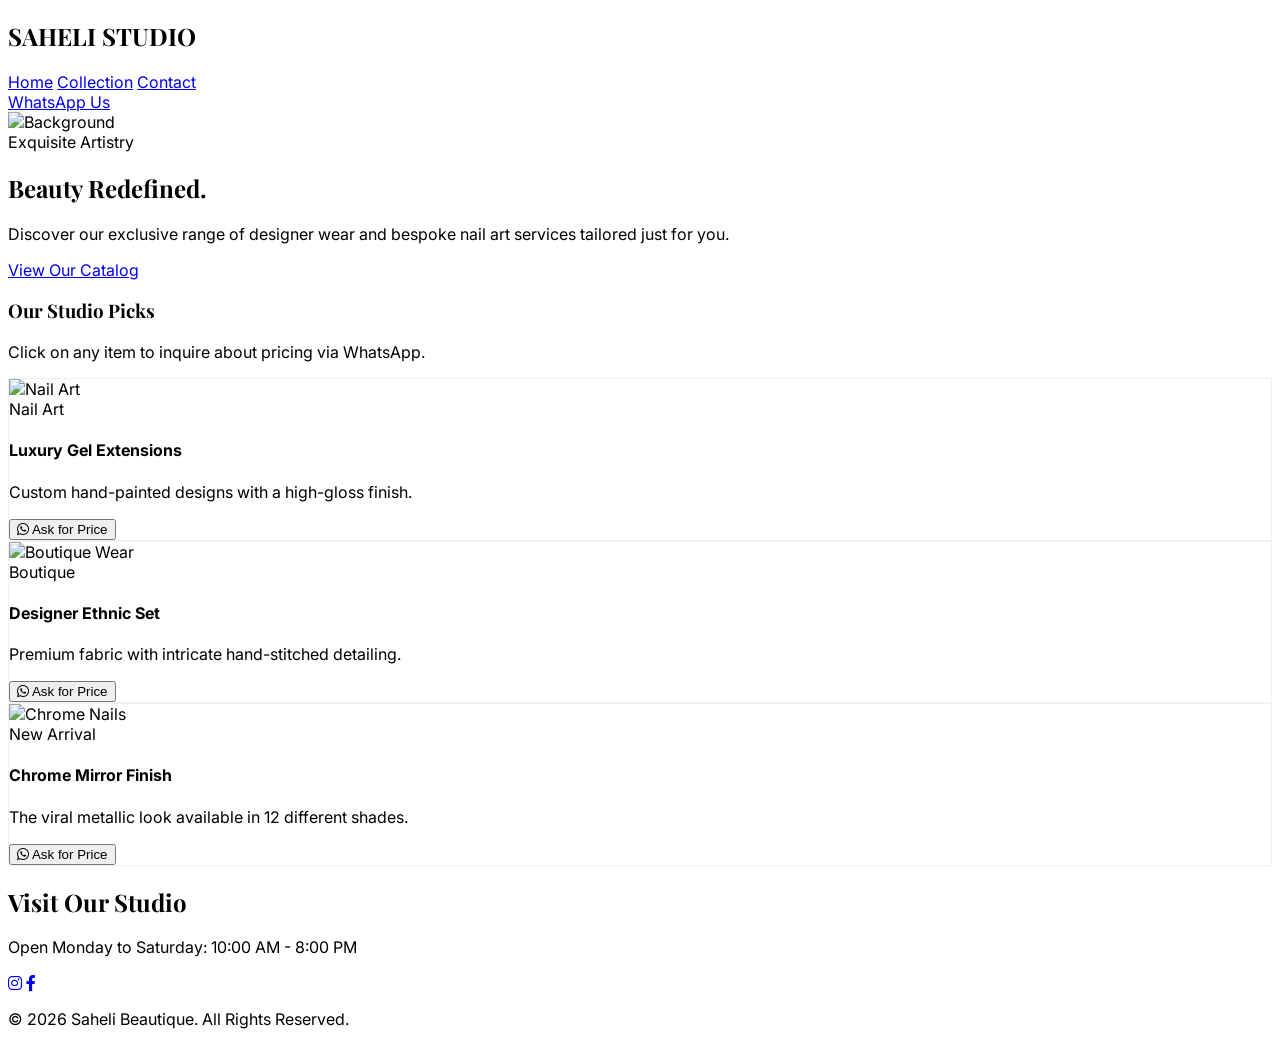
==== index.html @ 2915b50c "Add files via upload" ====
<!DOCTYPE html>
<html lang="en">
<head>
    <meta charset="UTF-8">
    <meta name="viewport" content="width=device-width, initial-scale=1.0">
    <title>Saheli Beautique & Nail Art Studio</title>
    <script src="https://cdn.tailwindcss.com"></script>
    <link href="https://cdnjs.cloudflare.com/ajax/libs/font-awesome/6.0.0/css/all.min.css" rel="stylesheet">
    <style>
        @import url('https://fonts.googleapis.com/css2?family=Playfair+Display:wght@700&family=Inter:wght@300;400;600&display=swap');
        body { font-family: 'Inter', sans-serif; scroll-behavior: smooth; }
        h1, h2, h3 { font-family: 'Playfair Display', serif; }
        .product-card { transition: all 0.3s ease; border: 1px solid #f1f1f1; }
        .product-card:hover { transform: translateY(-10px); shadow: 0 20px 25px -5px rgb(0 0 0 / 0.1); border-color: #fda4af; }
    </style>
</head>
<body class="bg-white text-gray-800">

    <nav class="bg-white/80 backdrop-blur-md shadow-sm sticky top-0 z-50">
        <div class="max-w-6xl mx-auto px-6 py-4 flex justify-between items-center">
            <h1 class="text-2xl font-bold text-rose-600 tracking-tight">SAHELI <span class="text-gray-900 font-light">STUDIO</span></h1>
            <div class="hidden md:flex space-x-8 font-medium text-sm uppercase tracking-widest">
                <a href="#" class="hover:text-rose-500 transition">Home</a>
                <a href="#collection" class="hover:text-rose-500 transition">Collection</a>
                <a href="https://wa.me/918238042474" class="hover:text-rose-500 transition">Contact</a>
            </div>
            <a href="https://wa.me/918238042474" class="bg-rose-500 text-white px-6 py-2 rounded-full text-sm font-semibold hover:bg-rose-600 shadow-lg shadow-rose-200 transition">WhatsApp Us</a>
        </div>
    </nav>

    <section class="relative h-[60vh] flex items-center justify-center bg-rose-50 overflow-hidden">
        <div class="absolute inset-0 opacity-20">
            <img src="https://images.unsplash.com/photo-1522335789203-aabd1fc54bc9?auto=format&fit=crop&q=80&w=1600" class="w-full h-full object-cover" alt="Background">
        </div>
        <div class="relative z-10 text-center px-4">
            <span class="text-rose-500 font-bold tracking-[0.2em] uppercase text-xs mb-4 block">Exquisite Artistry</span>
            <h2 class="text-5xl md:text-7xl mb-6 text-gray-900">Beauty Redefined.</h2>
            <p class="text-gray-600 max-w-lg mx-auto mb-8">Discover our exclusive range of designer wear and bespoke nail art services tailored just for you.</p>
            <a href="#collection" class="border-b-2 border-rose-500 pb-1 font-bold hover:text-rose-500 transition">View Our Catalog</a>
        </div>
    </section>

    <main id="collection" class="max-w-7xl mx-auto px-6 py-24">
        <div class="flex flex-col md:flex-row justify-between items-end mb-16">
            <div>
                <h3 class="text-4xl font-bold text-gray-900">Our Studio Picks</h3>
                <p class="text-gray-500 mt-2">Click on any item to inquire about pricing via WhatsApp.</p>
            </div>
        </div>
        
        <div class="grid grid-cols-1 md:grid-cols-2 lg:grid-cols-3 gap-10">
            
            <div class="product-card bg-white rounded-3xl overflow-hidden group">
                <div class="relative h-[400px] overflow-hidden">
                    <img src="https://images.unsplash.com/photo-1604654894610-df4906687103?auto=format&fit=crop&q=80&w=800" alt="Nail Art" class="w-full h-full object-cover group-hover:scale-110 transition duration-700">
                    <div class="absolute top-4 left-4 bg-white/90 backdrop-blur px-3 py-1 rounded-full text-[10px] font-bold uppercase tracking-tighter">Nail Art</div>
                </div>
                <div class="p-8">
                    <h4 class="text-2xl font-bold">Luxury Gel Extensions</h4>
                    <p class="text-gray-500 mt-3 leading-relaxed">Custom hand-painted designs with a high-gloss finish.</p>
                    <button onclick="sendWhatsApp('Luxury Gel Extensions', 'SB-001')" class="mt-8 w-full bg-emerald-500 text-white py-4 rounded-2xl font-bold flex items-center justify-center gap-3 hover:bg-emerald-600 shadow-xl shadow-emerald-100 transition-all">
                        <i class="fab fa-whatsapp text-xl"></i> Ask for Price
                    </button>
                </div>
            </div>

            <div class="product-card bg-white rounded-3xl overflow-hidden group">
                <div class="relative h-[400px] overflow-hidden">
                    <img src="https://images.unsplash.com/photo-1617627143750-d86bc21e42bb?auto=format&fit=crop&q=80&w=800" alt="Boutique Wear" class="w-full h-full object-cover group-hover:scale-110 transition duration-700">
                    <div class="absolute top-4 left-4 bg-white/90 backdrop-blur px-3 py-1 rounded-full text-[10px] font-bold uppercase tracking-tighter">Boutique</div>
                </div>
                <div class="p-8">
                    <h4 class="text-2xl font-bold">Designer Ethnic Set</h4>
                    <p class="text-gray-500 mt-3 leading-relaxed">Premium fabric with intricate hand-stitched detailing.</p>
                    <button onclick="sendWhatsApp('Designer Ethnic Set', 'SB-002')" class="mt-8 w-full bg-emerald-500 text-white py-4 rounded-2xl font-bold flex items-center justify-center gap-3 hover:bg-emerald-600 shadow-xl shadow-emerald-100 transition-all">
                        <i class="fab fa-whatsapp text-xl"></i> Ask for Price
                    </button>
                </div>
            </div>

            <div class="product-card bg-white rounded-3xl overflow-hidden group">
                <div class="relative h-[400px] overflow-hidden">
                    <img src="https://images.unsplash.com/photo-1632345031435-8727f6897d53?auto=format&fit=crop&q=80&w=800" alt="Chrome Nails" class="w-full h-full object-cover group-hover:scale-110 transition duration-700">
                    <div class="absolute top-4 left-4 bg-white/90 backdrop-blur px-3 py-1 rounded-full text-[10px] font-bold uppercase tracking-tighter">New Arrival</div>
                </div>
                <div class="p-8">
                    <h4 class="text-2xl font-bold">Chrome Mirror Finish</h4>
                    <p class="text-gray-500 mt-3 leading-relaxed">The viral metallic look available in 12 different shades.</p>
                    <button onclick="sendWhatsApp('Chrome Mirror Finish', 'SB-003')" class="mt-8 w-full bg-emerald-500 text-white py-4 rounded-2xl font-bold flex items-center justify-center gap-3 hover:bg-emerald-600 shadow-xl shadow-emerald-100 transition-all">
                        <i class="fab fa-whatsapp text-xl"></i> Ask for Price
                    </button>
                </div>
            </div>

        </div>
    </main>

    <footer class="bg-slate-50 border-t border-gray-100 py-20 px-6 text-center">
        <h2 class="text-3xl font-bold text-gray-900 mb-4 tracking-tighter">Visit Our Studio</h2>
        <p class="text-gray-500 mb-8 max-w-md mx-auto">Open Monday to Saturday: 10:00 AM - 8:00 PM</p>
        <div class="flex justify-center gap-8 mb-12">
            <a href="#" class="w-12 h-12 rounded-full border border-gray-200 flex items-center justify-center hover:bg-rose-500 hover:text-white transition"><i class="fab fa-instagram"></i></a>
            <a href="#" class="w-12 h-12 rounded-full border border-gray-200 flex items-center justify-center hover:bg-rose-500 hover:text-white transition"><i class="fab fa-facebook-f"></i></a>
        </div>
        <p class="text-xs text-gray-400 uppercase tracking-widest">&copy; 2026 Saheli Beautique. All Rights Reserved.</p>
    </footer>

    <script>
        function sendWhatsApp(productName, id) {
            const phone = "918238042474"; // Your Number with Country Code
            const text = `Hello Saheli Studio! 👋%0A%0AI saw this on your website:%0A*Product:* ${productName}%0A*ID:* ${id}%0A%0APlease let me know the price and how to order!`;
            
            // Constructs the URL
            const url = `https://wa.me/${phone}?text=${text}`;
            
            // Redirects to WhatsApp
            window.open(url, '_blank');
        }
    </script>
</body>
</html>
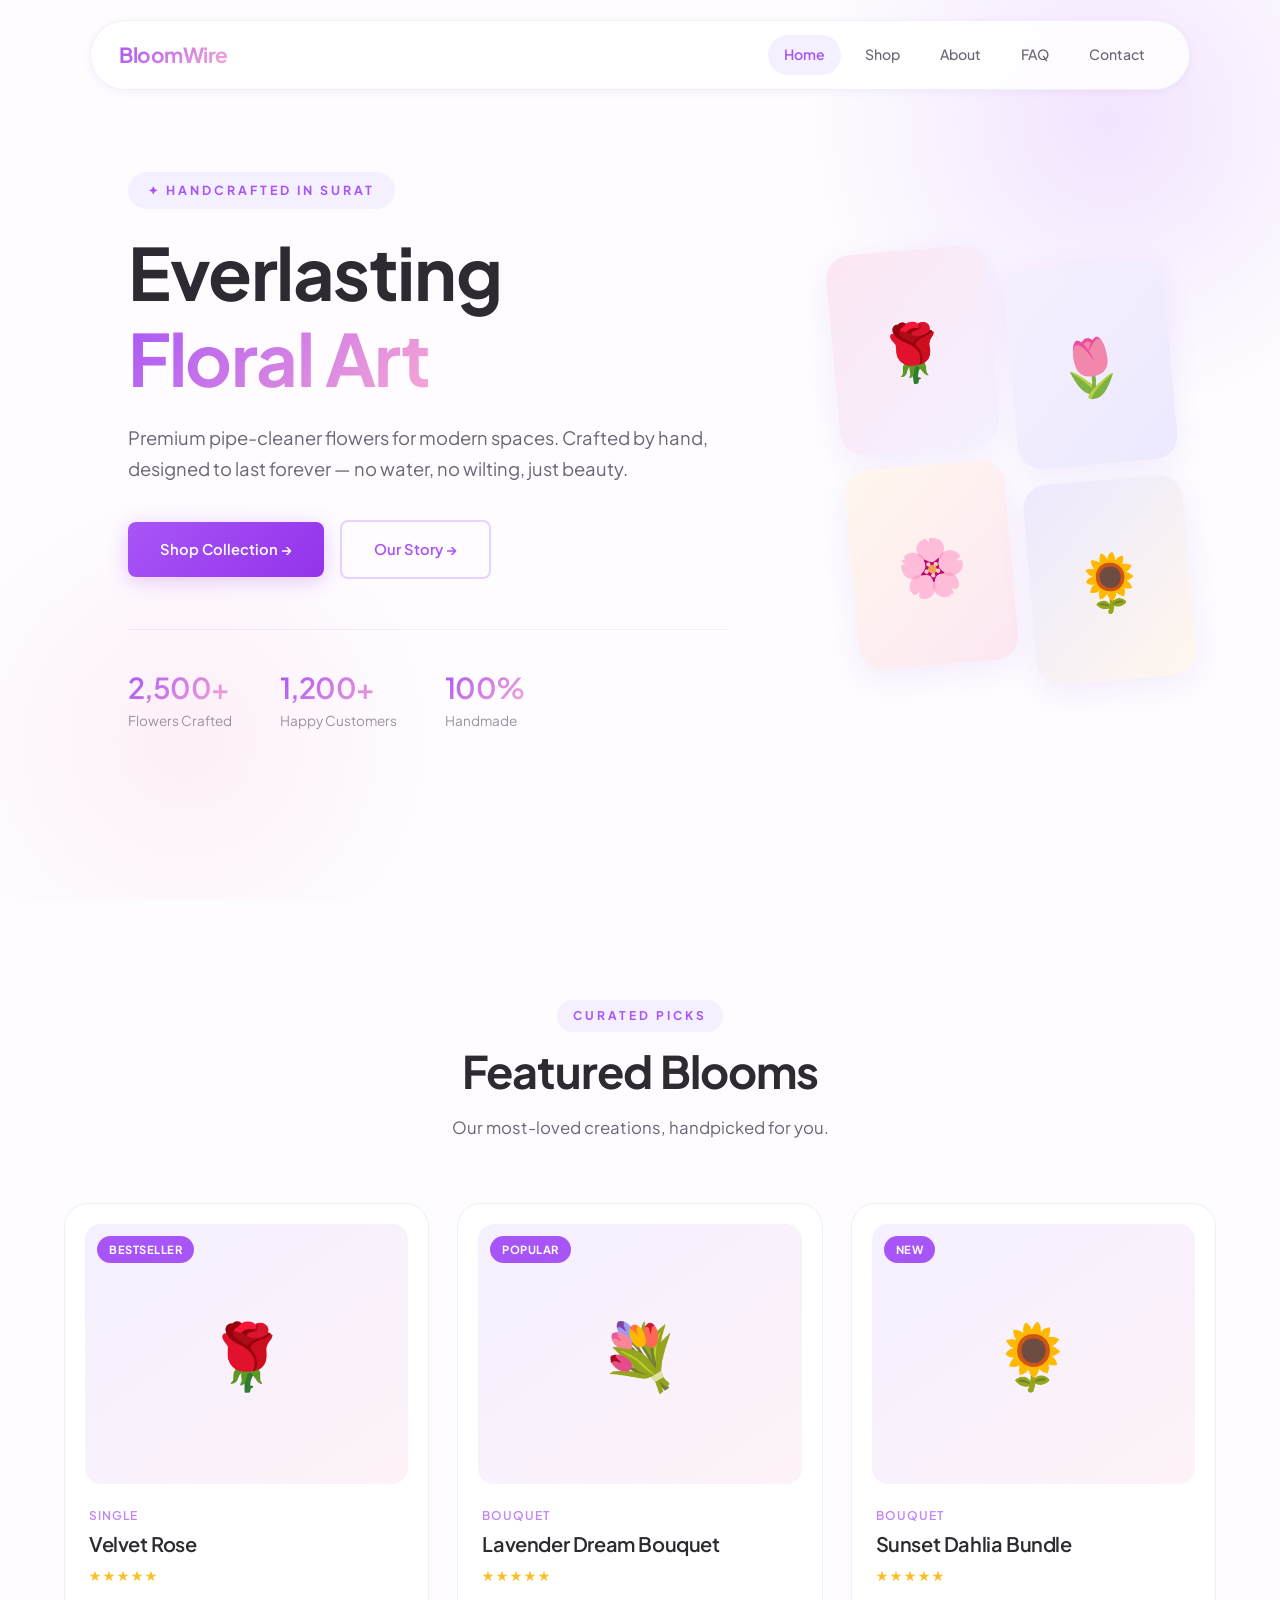
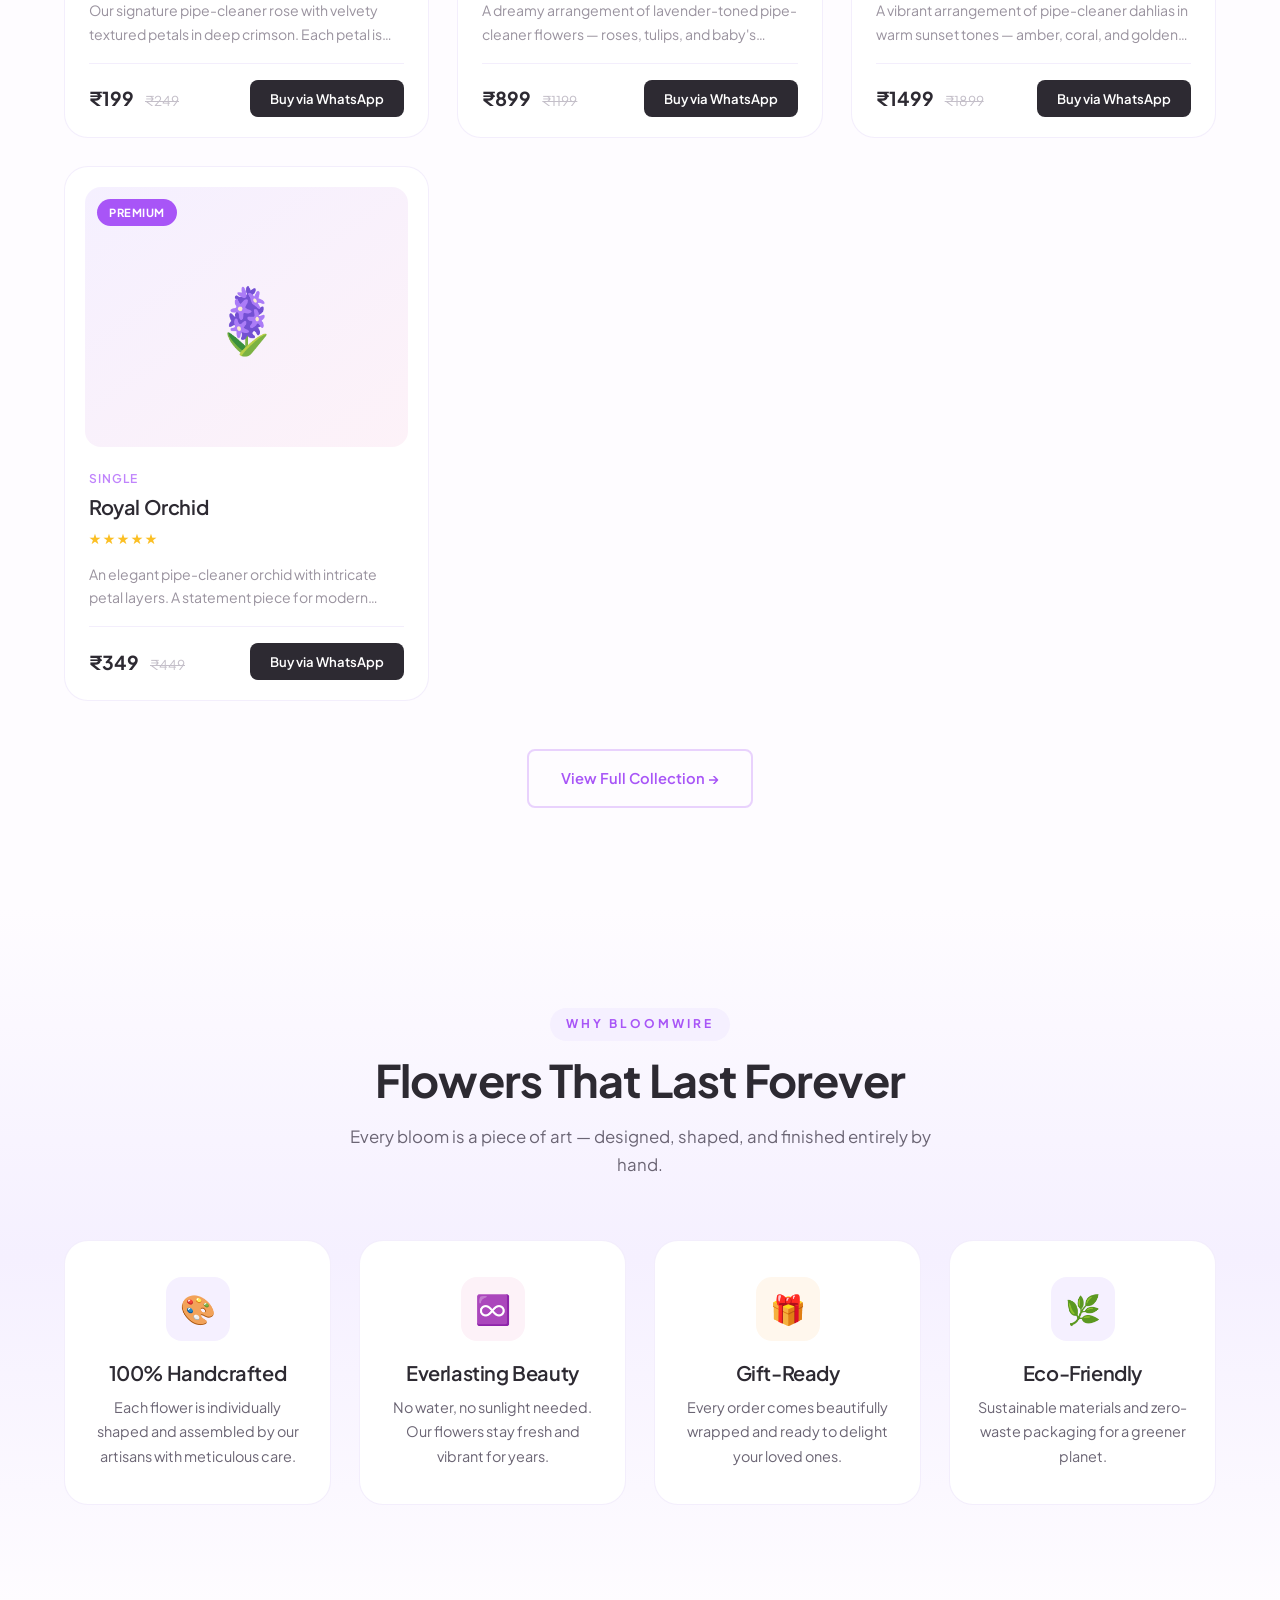
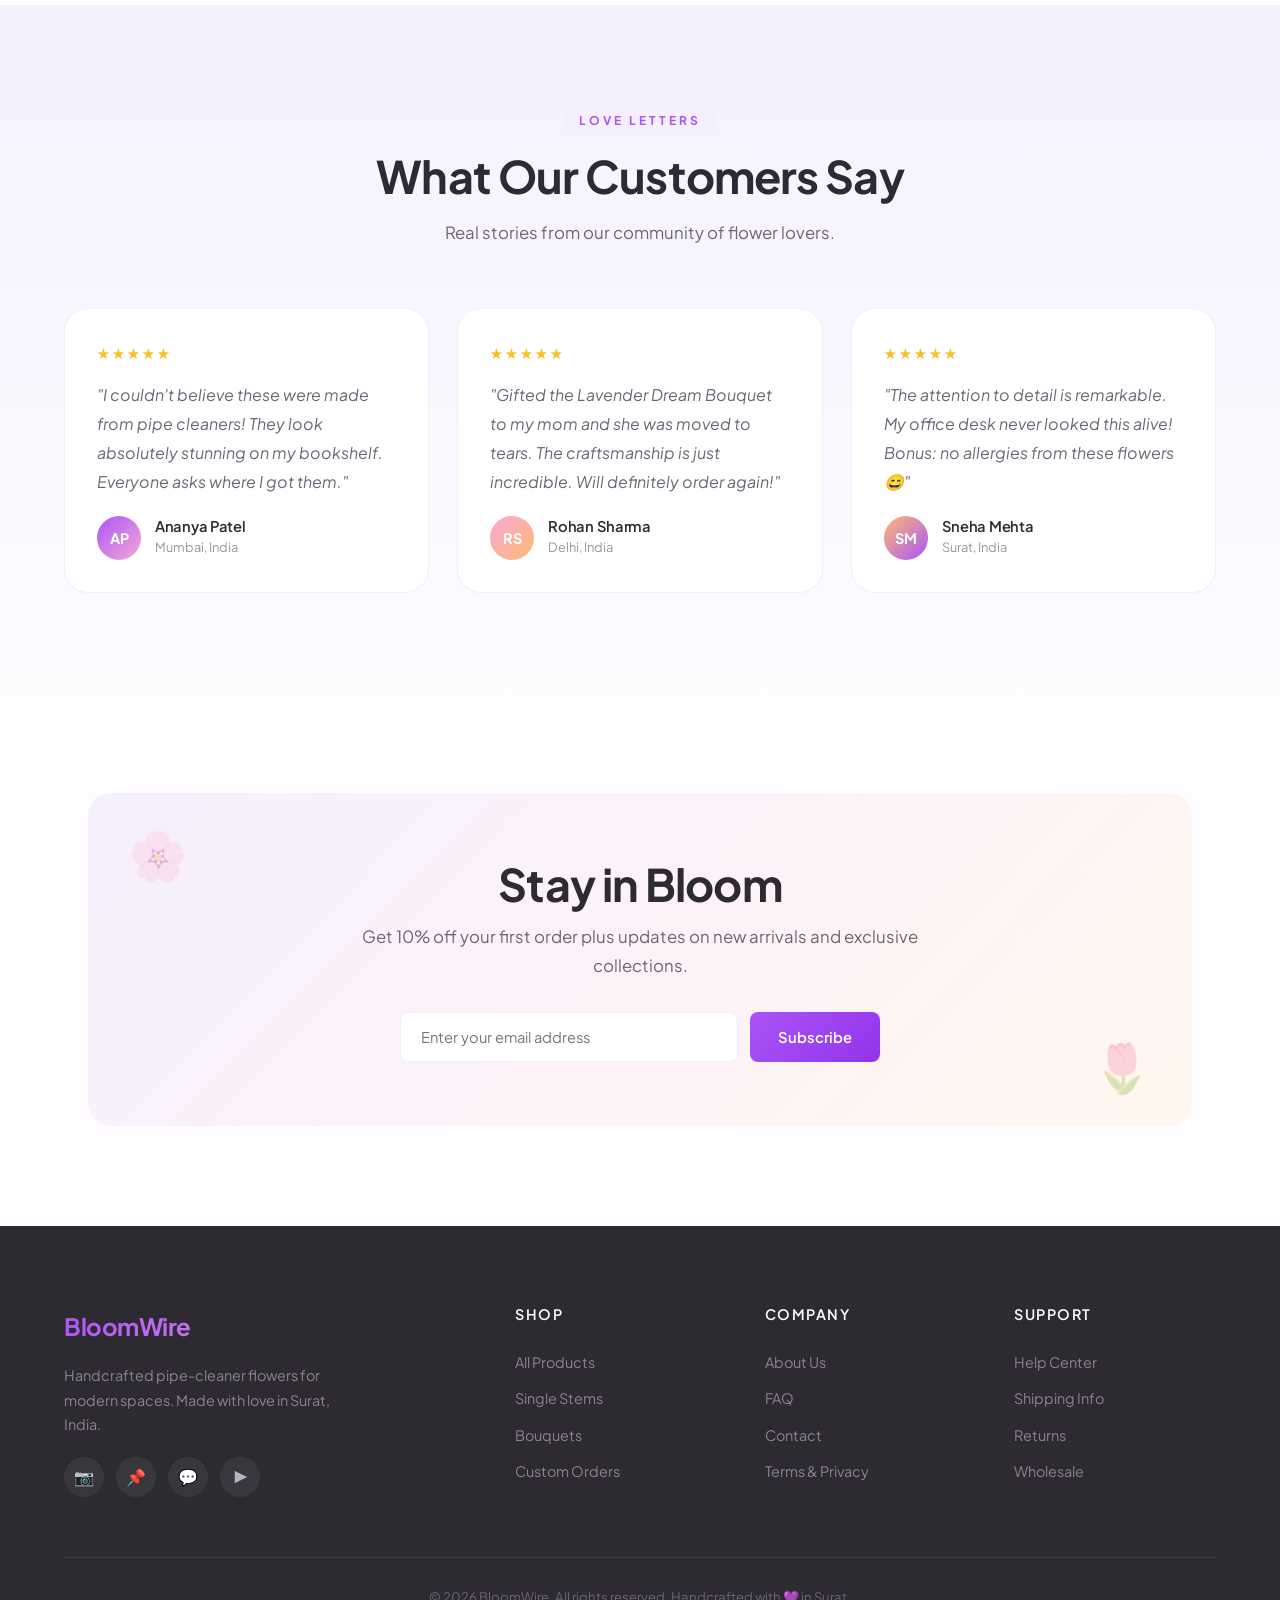
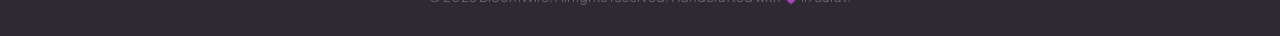
==== commit 9fc7ad5c: "Add files via upload" ====
--- a/index.html
+++ b/index.html
@@ -3,119 +3,217 @@
 <head>
     <meta charset="UTF-8">
     <meta name="viewport" content="width=device-width, initial-scale=1.0">
-    <title>Saheli Beautique & Nail Art Studio</title>
-    <script src="https://cdn.tailwindcss.com"></script>
-    <link href="https://cdnjs.cloudflare.com/ajax/libs/font-awesome/6.0.0/css/all.min.css" rel="stylesheet">
-    <style>
-        @import url('https://fonts.googleapis.com/css2?family=Playfair+Display:wght@700&family=Inter:wght@300;400;600&display=swap');
-        body { font-family: 'Inter', sans-serif; scroll-behavior: smooth; }
-        h1, h2, h3 { font-family: 'Playfair Display', serif; }
-        .product-card { transition: all 0.3s ease; border: 1px solid #f1f1f1; }
-        .product-card:hover { transform: translateY(-10px); shadow: 0 20px 25px -5px rgb(0 0 0 / 0.1); border-color: #fda4af; }
-    </style>
+    <title>BloomWire | Handcrafted Pipe-Cleaner Floral Art</title>
+    <meta name="description" content="BloomWire — Premium handcrafted pipe-cleaner flowers that last forever. Artisan floral arrangements for modern spaces, made with love in Surat.">
+    <link rel="stylesheet" href="style.css">
+    <link href="https://fonts.googleapis.com/css2?family=Plus+Jakarta+Sans:wght@300;400;500;600;700&display=swap" rel="stylesheet">
 </head>
-<body class="bg-white text-gray-800">
-
-    <nav class="bg-white/80 backdrop-blur-md shadow-sm sticky top-0 z-50">
-        <div class="max-w-6xl mx-auto px-6 py-4 flex justify-between items-center">
-            <h1 class="text-2xl font-bold text-rose-600 tracking-tight">SAHELI <span class="text-gray-900 font-light">STUDIO</span></h1>
-            <div class="hidden md:flex space-x-8 font-medium text-sm uppercase tracking-widest">
-                <a href="#" class="hover:text-rose-500 transition">Home</a>
-                <a href="#collection" class="hover:text-rose-500 transition">Collection</a>
-                <a href="https://wa.me/918238042474" class="hover:text-rose-500 transition">Contact</a>
-            </div>
-            <a href="https://wa.me/918238042474" class="bg-rose-500 text-white px-6 py-2 rounded-full text-sm font-semibold hover:bg-rose-600 shadow-lg shadow-rose-200 transition">WhatsApp Us</a>
+<body>
+
+    <!-- Navbar -->
+    <nav class="glass-nav">
+        <a href="index.html" class="logo">BloomWire</a>
+        <div class="nav-links">
+            <a href="index.html" class="active">Home</a>
+            <a href="product.html">Shop</a>
+            <a href="about.html">About</a>
+            <a href="faq.html">FAQ</a>
+            <a href="contact.html">Contact</a>
+            
+        </div>
+        <div class="hamburger">
+            <span></span><span></span><span></span>
         </div>
     </nav>
 
-    <section class="relative h-[60vh] flex items-center justify-center bg-rose-50 overflow-hidden">
-        <div class="absolute inset-0 opacity-20">
-            <img src="https://images.unsplash.com/photo-1522335789203-aabd1fc54bc9?auto=format&fit=crop&q=80&w=1600" class="w-full h-full object-cover" alt="Background">
-        </div>
-        <div class="relative z-10 text-center px-4">
-            <span class="text-rose-500 font-bold tracking-[0.2em] uppercase text-xs mb-4 block">Exquisite Artistry</span>
-            <h2 class="text-5xl md:text-7xl mb-6 text-gray-900">Beauty Redefined.</h2>
-            <p class="text-gray-600 max-w-lg mx-auto mb-8">Discover our exclusive range of designer wear and bespoke nail art services tailored just for you.</p>
-            <a href="#collection" class="border-b-2 border-rose-500 pb-1 font-bold hover:text-rose-500 transition">View Our Catalog</a>
-        </div>
-    </section>
-
-    <main id="collection" class="max-w-7xl mx-auto px-6 py-24">
-        <div class="flex flex-col md:flex-row justify-between items-end mb-16">
-            <div>
-                <h3 class="text-4xl font-bold text-gray-900">Our Studio Picks</h3>
-                <p class="text-gray-500 mt-2">Click on any item to inquire about pricing via WhatsApp.</p>
-            </div>
-        </div>
-        
-        <div class="grid grid-cols-1 md:grid-cols-2 lg:grid-cols-3 gap-10">
-            
-            <div class="product-card bg-white rounded-3xl overflow-hidden group">
-                <div class="relative h-[400px] overflow-hidden">
-                    <img src="https://images.unsplash.com/photo-1604654894610-df4906687103?auto=format&fit=crop&q=80&w=800" alt="Nail Art" class="w-full h-full object-cover group-hover:scale-110 transition duration-700">
-                    <div class="absolute top-4 left-4 bg-white/90 backdrop-blur px-3 py-1 rounded-full text-[10px] font-bold uppercase tracking-tighter">Nail Art</div>
-                </div>
-                <div class="p-8">
-                    <h4 class="text-2xl font-bold">Luxury Gel Extensions</h4>
-                    <p class="text-gray-500 mt-3 leading-relaxed">Custom hand-painted designs with a high-gloss finish.</p>
-                    <button onclick="sendWhatsApp('Luxury Gel Extensions', 'SB-001')" class="mt-8 w-full bg-emerald-500 text-white py-4 rounded-2xl font-bold flex items-center justify-center gap-3 hover:bg-emerald-600 shadow-xl shadow-emerald-100 transition-all">
-                        <i class="fab fa-whatsapp text-xl"></i> Ask for Price
-                    </button>
-                </div>
-            </div>
-
-            <div class="product-card bg-white rounded-3xl overflow-hidden group">
-                <div class="relative h-[400px] overflow-hidden">
-                    <img src="https://images.unsplash.com/photo-1617627143750-d86bc21e42bb?auto=format&fit=crop&q=80&w=800" alt="Boutique Wear" class="w-full h-full object-cover group-hover:scale-110 transition duration-700">
-                    <div class="absolute top-4 left-4 bg-white/90 backdrop-blur px-3 py-1 rounded-full text-[10px] font-bold uppercase tracking-tighter">Boutique</div>
-                </div>
-                <div class="p-8">
-                    <h4 class="text-2xl font-bold">Designer Ethnic Set</h4>
-                    <p class="text-gray-500 mt-3 leading-relaxed">Premium fabric with intricate hand-stitched detailing.</p>
-                    <button onclick="sendWhatsApp('Designer Ethnic Set', 'SB-002')" class="mt-8 w-full bg-emerald-500 text-white py-4 rounded-2xl font-bold flex items-center justify-center gap-3 hover:bg-emerald-600 shadow-xl shadow-emerald-100 transition-all">
-                        <i class="fab fa-whatsapp text-xl"></i> Ask for Price
-                    </button>
-                </div>
-            </div>
-
-            <div class="product-card bg-white rounded-3xl overflow-hidden group">
-                <div class="relative h-[400px] overflow-hidden">
-                    <img src="https://images.unsplash.com/photo-1632345031435-8727f6897d53?auto=format&fit=crop&q=80&w=800" alt="Chrome Nails" class="w-full h-full object-cover group-hover:scale-110 transition duration-700">
-                    <div class="absolute top-4 left-4 bg-white/90 backdrop-blur px-3 py-1 rounded-full text-[10px] font-bold uppercase tracking-tighter">New Arrival</div>
-                </div>
-                <div class="p-8">
-                    <h4 class="text-2xl font-bold">Chrome Mirror Finish</h4>
-                    <p class="text-gray-500 mt-3 leading-relaxed">The viral metallic look available in 12 different shades.</p>
-                    <button onclick="sendWhatsApp('Chrome Mirror Finish', 'SB-003')" class="mt-8 w-full bg-emerald-500 text-white py-4 rounded-2xl font-bold flex items-center justify-center gap-3 hover:bg-emerald-600 shadow-xl shadow-emerald-100 transition-all">
-                        <i class="fab fa-whatsapp text-xl"></i> Ask for Price
-                    </button>
-                </div>
-            </div>
-
-        </div>
-    </main>
-
-    <footer class="bg-slate-50 border-t border-gray-100 py-20 px-6 text-center">
-        <h2 class="text-3xl font-bold text-gray-900 mb-4 tracking-tighter">Visit Our Studio</h2>
-        <p class="text-gray-500 mb-8 max-w-md mx-auto">Open Monday to Saturday: 10:00 AM - 8:00 PM</p>
-        <div class="flex justify-center gap-8 mb-12">
-            <a href="#" class="w-12 h-12 rounded-full border border-gray-200 flex items-center justify-center hover:bg-rose-500 hover:text-white transition"><i class="fab fa-instagram"></i></a>
-            <a href="#" class="w-12 h-12 rounded-full border border-gray-200 flex items-center justify-center hover:bg-rose-500 hover:text-white transition"><i class="fab fa-facebook-f"></i></a>
-        </div>
-        <p class="text-xs text-gray-400 uppercase tracking-widest">&copy; 2026 Saheli Beautique. All Rights Reserved.</p>
+    <!-- Hero -->
+    <header class="hero">
+        <div class="hero-content">
+            <span class="tag">✦ Handcrafted in Surat</span>
+            <h1>Everlasting <br><span>Floral Art</span></h1>
+            <p>Premium pipe-cleaner flowers for modern spaces. Crafted by hand, designed to last forever — no water, no wilting, just beauty.</p>
+            <div class="cta-group">
+                <a href="product.html" class="btn-primary">Shop Collection →</a>
+                <a href="about.html" class="btn-secondary">Our Story →</a>
+            </div>
+            <div class="stats-row">
+                <div class="stat-item">
+                    <h3>2,500+</h3>
+                    <p>Flowers Crafted</p>
+                </div>
+                <div class="stat-item">
+                    <h3>1,200+</h3>
+                    <p>Happy Customers</p>
+                </div>
+                <div class="stat-item">
+                    <h3>100%</h3>
+                    <p>Handmade</p>
+                </div>
+            </div>
+        </div>
+        <div class="hero-visual">
+            <div class="hero-flower-grid">
+                <div class="hero-flower-card">🌹</div>
+                <div class="hero-flower-card">🌷</div>
+                <div class="hero-flower-card">🌸</div>
+                <div class="hero-flower-card">🌻</div>
+            </div>
+        </div>
+    </header>
+
+    <!-- Featured Products -->
+    <section class="section">
+        <div class="container">
+            <div class="section-header reveal">
+                <span class="section-tag">Curated Picks</span>
+                <h2>Featured Blooms</h2>
+                <p>Our most-loved creations, handpicked for you.</p>
+            </div>
+            <div class="featured-grid" id="featuredGrid"></div>
+            <div style="text-align: center; margin-top: 48px;" class="reveal">
+                <a href="product.html" class="btn-secondary">View Full Collection →</a>
+            </div>
+        </div>
+    </section>
+
+    <!-- Why Choose Us -->
+    <section class="section" style="background: linear-gradient(180deg, var(--bg) 0%, var(--surface) 50%, var(--bg) 100%);">
+        <div class="container">
+            <div class="section-header reveal">
+                <span class="section-tag">Why BloomWire</span>
+                <h2>Flowers That Last Forever</h2>
+                <p>Every bloom is a piece of art — designed, shaped, and finished entirely by hand.</p>
+            </div>
+            <div class="features-grid">
+                <div class="feature-card reveal">
+                    <div class="feature-icon lavender">🎨</div>
+                    <h3>100% Handcrafted</h3>
+                    <p>Each flower is individually shaped and assembled by our artisans with meticulous care.</p>
+                </div>
+                <div class="feature-card reveal">
+                    <div class="feature-icon blush">♾️</div>
+                    <h3>Everlasting Beauty</h3>
+                    <p>No water, no sunlight needed. Our flowers stay fresh and vibrant for years.</p>
+                </div>
+                <div class="feature-card reveal">
+                    <div class="feature-icon peach">🎁</div>
+                    <h3>Gift-Ready</h3>
+                    <p>Every order comes beautifully wrapped and ready to delight your loved ones.</p>
+                </div>
+                <div class="feature-card reveal">
+                    <div class="feature-icon lavender">🌿</div>
+                    <h3>Eco-Friendly</h3>
+                    <p>Sustainable materials and zero-waste packaging for a greener planet.</p>
+                </div>
+            </div>
+        </div>
+    </section>
+
+    <!-- Testimonials -->
+    <section class="section testimonials-section">
+        <div class="container">
+            <div class="section-header reveal">
+                <span class="section-tag">Love Letters</span>
+                <h2>What Our Customers Say</h2>
+                <p>Real stories from our community of flower lovers.</p>
+            </div>
+            <div class="testimonials-grid">
+                <div class="testimonial-card reveal">
+                    <div class="testimonial-stars">★★★★★</div>
+                    <p class="testimonial-text">"I couldn't believe these were made from pipe cleaners! They look absolutely stunning on my bookshelf. Everyone asks where I got them."</p>
+                    <div class="testimonial-author">
+                        <div class="author-avatar av1">AP</div>
+                        <div class="author-info">
+                            <h4>Ananya Patel</h4>
+                            <p>Mumbai, India</p>
+                        </div>
+                    </div>
+                </div>
+                <div class="testimonial-card reveal">
+                    <div class="testimonial-stars">★★★★★</div>
+                    <p class="testimonial-text">"Gifted the Lavender Dream Bouquet to my mom and she was moved to tears. The craftsmanship is just incredible. Will definitely order again!"</p>
+                    <div class="testimonial-author">
+                        <div class="author-avatar av2">RS</div>
+                        <div class="author-info">
+                            <h4>Rohan Sharma</h4>
+                            <p>Delhi, India</p>
+                        </div>
+                    </div>
+                </div>
+                <div class="testimonial-card reveal">
+                    <div class="testimonial-stars">★★★★★</div>
+                    <p class="testimonial-text">"The attention to detail is remarkable. My office desk never looked this alive! Bonus: no allergies from these flowers 😄"</p>
+                    <div class="testimonial-author">
+                        <div class="author-avatar av3">SM</div>
+                        <div class="author-info">
+                            <h4>Sneha Mehta</h4>
+                            <p>Surat, India</p>
+                        </div>
+                    </div>
+                </div>
+            </div>
+        </div>
+    </section>
+
+    <!-- Newsletter -->
+    <section class="section">
+        <div class="container">
+            <div class="newsletter-section reveal">
+                <h2>Stay in Bloom</h2>
+                <p>Get 10% off your first order plus updates on new arrivals and exclusive collections.</p>
+                <form class="newsletter-form">
+                    <input type="email" placeholder="Enter your email address" required>
+                    <button type="submit">Subscribe</button>
+                </form>
+            </div>
+        </div>
+    </section>
+
+    <!-- Footer -->
+    <footer class="site-footer">
+        <div class="container">
+            <div class="footer-grid">
+                <div class="footer-brand">
+                    <span class="logo">BloomWire</span>
+                    <p>Handcrafted pipe-cleaner flowers for modern spaces. Made with love in Surat, India.</p>
+                    <div class="footer-social">
+                        <a href="#" title="Instagram">📷</a>
+                        <a href="#" title="Pinterest">📌</a>
+                        <a href="#" title="WhatsApp">💬</a>
+                        <a href="#" title="YouTube">▶</a>
+                    </div>
+                </div>
+                <div class="footer-col">
+                    <h4>Shop</h4>
+                    <a href="product.html">All Products</a>
+                    <a href="product.html">Single Stems</a>
+                    <a href="product.html">Bouquets</a>
+                    <a href="product.html">Custom Orders</a>
+                </div>
+                <div class="footer-col">
+                    <h4>Company</h4>
+                    <a href="about.html">About Us</a>
+                    <a href="faq.html">FAQ</a>
+                    <a href="contact.html">Contact</a>
+                    <a href="terms.html">Terms & Privacy</a>
+                </div>
+                <div class="footer-col">
+                    <h4>Support</h4>
+                    <a href="contact.html">Help Center</a>
+                    <a href="faq.html">Shipping Info</a>
+                    <a href="faq.html">Returns</a>
+                    <a href="contact.html">Wholesale</a>
+                </div>
+            </div>
+            <div class="footer-bottom">
+                © 2026 BloomWire. All rights reserved. Handcrafted with 💜 in Surat.
+            </div>
+        </div>
     </footer>
 
-    <script>
-        function sendWhatsApp(productName, id) {
-            const phone = "918238042474"; // Your Number with Country Code
-            const text = `Hello Saheli Studio! 👋%0A%0AI saw this on your website:%0A*Product:* ${productName}%0A*ID:* ${id}%0A%0APlease let me know the price and how to order!`;
-            
-            // Constructs the URL
-            const url = `https://wa.me/${phone}?text=${text}`;
-            
-            // Redirects to WhatsApp
-            window.open(url, '_blank');
-        }
-    </script>
+    <!-- Back to Top -->
+    <button class="back-to-top" title="Back to top">↑</button>
+
+    <script src="script.js"></script>
 </body>
-</html>+</html>
--- a/style.css
+++ b/style.css
@@ -0,0 +1,1619 @@
+/* ============================================
+   BloomWire — Soft Pastel Design System
+   ============================================ */
+
+/* --- Design Tokens --- */
+:root {
+    --primary: #2d2a32;
+    --accent: #a855f7;
+    --accent-soft: #c084fc;
+    --accent-blush: #f9a8d4;
+    --accent-peach: #fdba74;
+    --bg: #fefcff;
+    --bg-warm: #fdf8ff;
+    --surface: #f5f0ff;
+    --surface-blush: #fdf2f8;
+    --surface-peach: #fff7ed;
+    --glass: rgba(255, 255, 255, 0.6);
+    --glass-strong: rgba(255, 255, 255, 0.85);
+    --border: rgba(109, 40, 217, 0.08);
+    --border-hover: rgba(168, 85, 247, 0.25);
+    --shadow-sm: 0 2px 8px rgba(109, 40, 217, 0.06);
+    --shadow-md: 0 8px 30px rgba(109, 40, 217, 0.08);
+    --shadow-lg: 0 20px 60px rgba(109, 40, 217, 0.12);
+    --shadow-glow: 0 0 40px rgba(168, 85, 247, 0.15);
+    --radius-sm: 8px;
+    --radius-md: 16px;
+    --radius-lg: 24px;
+    --radius-pill: 100px;
+    --font: 'Plus Jakarta Sans', -apple-system, BlinkMacSystemFont, sans-serif;
+    --transition: 0.35s cubic-bezier(0.4, 0, 0.2, 1);
+}
+
+/* --- Reset & Base --- */
+*, *::before, *::after {
+    box-sizing: border-box;
+    margin: 0;
+    padding: 0;
+}
+
+html {
+    scroll-behavior: smooth;
+    font-size: 16px;
+}
+
+body {
+    font-family: var(--font);
+    background-color: var(--bg);
+    color: var(--primary);
+    line-height: 1.7;
+    overflow-x: hidden;
+    -webkit-font-smoothing: antialiased;
+}
+
+img { max-width: 100%; display: block; }
+a { text-decoration: none; color: inherit; transition: var(--transition); }
+button { font-family: var(--font); cursor: pointer; border: none; outline: none; transition: var(--transition); }
+ul, ol { list-style: none; }
+input, textarea, select { font-family: var(--font); outline: none; border: none; }
+
+/* --- Typography --- */
+h1, h2, h3, h4, h5, h6 {
+    line-height: 1.2;
+    letter-spacing: -0.02em;
+    color: var(--primary);
+}
+
+h1 { font-size: clamp(2.5rem, 6vw, 4.5rem); font-weight: 700; }
+h2 { font-size: clamp(1.8rem, 4vw, 2.8rem); font-weight: 700; }
+h3 { font-size: 1.25rem; font-weight: 600; }
+h4 { font-size: 1.1rem; font-weight: 600; }
+
+p {
+    color: #6b6574;
+    font-size: 1.05rem;
+    max-width: 600px;
+}
+
+.text-center { text-align: center; }
+.text-accent { color: var(--accent); }
+
+/* --- Layout --- */
+.container {
+    max-width: 1200px;
+    margin: 0 auto;
+    padding: 0 24px;
+}
+
+.section {
+    padding: 100px 0;
+}
+
+.section-header {
+    text-align: center;
+    margin-bottom: 60px;
+}
+
+.section-header p {
+    margin: 16px auto 0;
+}
+
+.section-tag {
+    display: inline-block;
+    color: var(--accent);
+    font-weight: 700;
+    font-size: 0.75rem;
+    text-transform: uppercase;
+    letter-spacing: 3px;
+    margin-bottom: 12px;
+    background: var(--surface);
+    padding: 6px 16px;
+    border-radius: var(--radius-pill);
+}
+
+/* --- Glass Navbar --- */
+.glass-nav {
+    position: fixed;
+    top: 20px;
+    left: 50%;
+    transform: translateX(-50%);
+    width: 92%;
+    max-width: 1100px;
+    padding: 14px 28px;
+    background: var(--glass-strong);
+    backdrop-filter: blur(20px);
+    -webkit-backdrop-filter: blur(20px);
+    border: 1px solid var(--border);
+    border-radius: var(--radius-pill);
+    display: flex;
+    justify-content: space-between;
+    align-items: center;
+    z-index: 1000;
+    box-shadow: var(--shadow-sm);
+}
+
+.logo {
+    font-weight: 700;
+    font-size: 1.3rem;
+    letter-spacing: -0.5px;
+    background: linear-gradient(135deg, var(--accent), var(--accent-blush));
+    -webkit-background-clip: text;
+    -webkit-text-fill-color: transparent;
+    background-clip: text;
+}
+
+.nav-links {
+    display: flex;
+    align-items: center;
+    gap: 8px;
+}
+
+.nav-links a {
+    font-size: 0.88rem;
+    font-weight: 500;
+    padding: 8px 16px;
+    border-radius: var(--radius-pill);
+    color: #6b6574;
+    position: relative;
+}
+
+.nav-links a:hover {
+    color: var(--accent);
+    background: var(--surface);
+}
+
+.nav-links a.active {
+    color: var(--accent);
+    background: var(--surface);
+    font-weight: 600;
+}
+
+.nav-cart {
+    position: relative;
+    display: flex;
+    align-items: center;
+    gap: 6px;
+    padding: 8px 18px;
+    background: var(--primary);
+    color: #fff;
+    border-radius: var(--radius-pill);
+    font-size: 0.85rem;
+    font-weight: 600;
+}
+
+.nav-cart:hover {
+    background: var(--accent);
+    transform: scale(1.04);
+}
+
+.cart-badge {
+    background: var(--accent-blush);
+    color: var(--primary);
+    font-size: 0.7rem;
+    font-weight: 700;
+    min-width: 18px;
+    height: 18px;
+    border-radius: 50%;
+    display: flex;
+    align-items: center;
+    justify-content: center;
+    position: absolute;
+    top: -4px;
+    right: -4px;
+}
+
+/* Hamburger */
+.hamburger {
+    display: none;
+    flex-direction: column;
+    gap: 5px;
+    cursor: pointer;
+    padding: 8px;
+    z-index: 1001;
+}
+
+.hamburger span {
+    width: 22px;
+    height: 2px;
+    background: var(--primary);
+    border-radius: 2px;
+    transition: var(--transition);
+}
+
+.hamburger.active span:nth-child(1) { transform: rotate(45deg) translate(5px, 5px); }
+.hamburger.active span:nth-child(2) { opacity: 0; }
+.hamburger.active span:nth-child(3) { transform: rotate(-45deg) translate(5px, -5px); }
+
+/* --- Hero Section --- */
+.hero {
+    min-height: 100vh;
+    display: flex;
+    align-items: center;
+    padding: 120px 10% 80px;
+    position: relative;
+    overflow: hidden;
+    background: var(--bg);
+}
+
+.hero::before {
+    content: '';
+    position: absolute;
+    top: -20%;
+    right: -10%;
+    width: 600px;
+    height: 600px;
+    background: radial-gradient(circle, rgba(192, 132, 252, 0.2) 0%, transparent 70%);
+    border-radius: 50%;
+    animation: float-orb 8s ease-in-out infinite;
+}
+
+.hero::after {
+    content: '';
+    position: absolute;
+    bottom: -10%;
+    left: -5%;
+    width: 500px;
+    height: 500px;
+    background: radial-gradient(circle, rgba(249, 168, 212, 0.15) 0%, transparent 70%);
+    border-radius: 50%;
+    animation: float-orb 10s ease-in-out infinite reverse;
+}
+
+@keyframes float-orb {
+    0%, 100% { transform: translate(0, 0) scale(1); }
+    33% { transform: translate(30px, -30px) scale(1.05); }
+    66% { transform: translate(-20px, 20px) scale(0.95); }
+}
+
+.hero-content {
+    position: relative;
+    z-index: 2;
+    max-width: 650px;
+}
+
+.hero .tag {
+    display: inline-block;
+    color: var(--accent);
+    font-weight: 700;
+    font-size: 0.78rem;
+    text-transform: uppercase;
+    letter-spacing: 3px;
+    margin-bottom: 20px;
+    background: var(--surface);
+    padding: 8px 20px;
+    border-radius: var(--radius-pill);
+}
+
+.hero h1 {
+    margin-bottom: 20px;
+}
+
+.hero h1 span {
+    background: linear-gradient(135deg, var(--accent), var(--accent-blush));
+    -webkit-background-clip: text;
+    -webkit-text-fill-color: transparent;
+    background-clip: text;
+}
+
+.hero p {
+    font-size: 1.15rem;
+    margin-bottom: 36px;
+}
+
+.hero-visual {
+    position: absolute;
+    right: 8%;
+    top: 50%;
+    transform: translateY(-50%);
+    z-index: 1;
+}
+
+.hero-flower-grid {
+    display: grid;
+    grid-template-columns: repeat(2, 160px);
+    gap: 16px;
+    transform: rotate(-5deg);
+}
+
+.hero-flower-card {
+    width: 160px;
+    height: 200px;
+    border-radius: var(--radius-lg);
+    display: flex;
+    align-items: center;
+    justify-content: center;
+    font-size: 3.5rem;
+    box-shadow: var(--shadow-md);
+    animation: card-float 6s ease-in-out infinite;
+}
+
+.hero-flower-card:nth-child(1) { background: linear-gradient(135deg, #fce7f3, #f5f0ff); animation-delay: 0s; }
+.hero-flower-card:nth-child(2) { background: linear-gradient(135deg, #f5f0ff, #ede9fe); animation-delay: 1.5s; transform: translateY(30px); }
+.hero-flower-card:nth-child(3) { background: linear-gradient(135deg, #fff7ed, #fce7f3); animation-delay: 3s; }
+.hero-flower-card:nth-child(4) { background: linear-gradient(135deg, #ede9fe, #fff7ed); animation-delay: 4.5s; transform: translateY(30px); }
+
+@keyframes card-float {
+    0%, 100% { transform: translateY(0); }
+    50% { transform: translateY(-12px); }
+}
+
+.hero-flower-card:nth-child(2),
+.hero-flower-card:nth-child(4) {
+    animation-name: card-float-alt;
+}
+
+@keyframes card-float-alt {
+    0%, 100% { transform: translateY(30px); }
+    50% { transform: translateY(18px); }
+}
+
+/* --- Buttons --- */
+.btn-primary {
+    display: inline-flex;
+    align-items: center;
+    justify-content: center;
+    gap: 8px;
+    background: linear-gradient(135deg, var(--accent), #9333ea);
+    color: #fff;
+    padding: 15px 32px;
+    border-radius: var(--radius-sm);
+    font-weight: 600;
+    font-size: 0.92rem;
+    border: none;
+    box-shadow: 0 4px 20px rgba(168, 85, 247, 0.3);
+    cursor: pointer;
+}
+
+.btn-primary:hover {
+    transform: translateY(-2px);
+    box-shadow: 0 8px 30px rgba(168, 85, 247, 0.4);
+}
+
+.btn-secondary {
+    display: inline-flex;
+    align-items: center;
+    gap: 8px;
+    color: var(--accent);
+    padding: 15px 32px;
+    font-weight: 600;
+    font-size: 0.92rem;
+    border: 2px solid var(--border-hover);
+    border-radius: var(--radius-sm);
+    background: transparent;
+}
+
+.btn-secondary:hover {
+    background: var(--surface);
+    border-color: var(--accent);
+    transform: translateY(-2px);
+}
+
+.btn-outline {
+    display: inline-flex;
+    align-items: center;
+    justify-content: center;
+    gap: 8px;
+    padding: 12px 24px;
+    border: 1.5px solid var(--border);
+    border-radius: var(--radius-sm);
+    background: transparent;
+    font-weight: 500;
+    font-size: 0.88rem;
+    color: var(--primary);
+}
+
+.btn-outline:hover {
+    border-color: var(--accent);
+    color: var(--accent);
+    background: var(--surface);
+}
+
+.cta-group {
+    display: flex;
+    gap: 16px;
+    flex-wrap: wrap;
+    align-items: center;
+}
+
+/* --- Stats Row --- */
+.stats-row {
+    display: flex;
+    gap: 48px;
+    margin-top: 50px;
+    padding-top: 40px;
+    border-top: 1px solid var(--border);
+}
+
+.stat-item h3 {
+    font-size: 1.8rem;
+    background: linear-gradient(135deg, var(--accent), var(--accent-blush));
+    -webkit-background-clip: text;
+    -webkit-text-fill-color: transparent;
+    background-clip: text;
+}
+
+.stat-item p {
+    font-size: 0.85rem;
+    color: #9a939f;
+    margin-top: 4px;
+}
+
+/* --- Featured Products --- */
+.featured-grid {
+    display: grid;
+    grid-template-columns: repeat(auto-fill, minmax(280px, 1fr));
+    gap: 28px;
+}
+
+/* --- Product Cards --- */
+.product-card {
+    background: #fff;
+    border: 1px solid var(--border);
+    border-radius: var(--radius-lg);
+    padding: 20px;
+    overflow: hidden;
+    position: relative;
+    transition: var(--transition);
+}
+
+.product-card:hover {
+    border-color: var(--border-hover);
+    transform: translateY(-6px);
+    box-shadow: var(--shadow-lg);
+}
+
+.product-card .card-badge {
+    position: absolute;
+    top: 32px;
+    left: 32px;
+    background: var(--accent);
+    color: #fff;
+    font-size: 0.7rem;
+    font-weight: 700;
+    padding: 4px 12px;
+    border-radius: var(--radius-pill);
+    text-transform: uppercase;
+    letter-spacing: 0.5px;
+    z-index: 2;
+}
+
+.img-container {
+    width: 100%;
+    height: 260px;
+    background: linear-gradient(145deg, var(--surface), var(--surface-blush));
+    border-radius: var(--radius-md);
+    margin-bottom: 18px;
+    display: flex;
+    align-items: center;
+    justify-content: center;
+    font-size: 4rem;
+    overflow: hidden;
+    position: relative;
+}
+
+.card-body { padding: 4px 4px 0; }
+
+.card-category {
+    font-size: 0.75rem;
+    font-weight: 600;
+    color: var(--accent-soft);
+    text-transform: uppercase;
+    letter-spacing: 1px;
+    margin-bottom: 6px;
+}
+
+.card-body h3 {
+    margin-bottom: 8px;
+}
+
+.card-body .description {
+    font-size: 0.88rem;
+    color: #9a939f;
+    margin-bottom: 16px;
+    display: -webkit-box;
+    -webkit-line-clamp: 2;
+    -webkit-box-orient: vertical;
+    overflow: hidden;
+}
+
+.card-footer {
+    display: flex;
+    justify-content: space-between;
+    align-items: center;
+    padding-top: 16px;
+    border-top: 1px solid var(--border);
+}
+
+.price {
+    font-weight: 700;
+    font-size: 1.2rem;
+    color: var(--primary);
+}
+
+.price .original {
+    font-size: 0.85rem;
+    color: #c4bfc9;
+    text-decoration: line-through;
+    margin-left: 8px;
+    font-weight: 400;
+}
+
+.card-footer .btn-add {
+    padding: 10px 20px;
+    background: var(--primary);
+    color: #fff;
+    border-radius: var(--radius-sm);
+    font-size: 0.82rem;
+    font-weight: 600;
+    border: none;
+    cursor: pointer;
+}
+
+.card-footer .btn-add:hover {
+    background: var(--accent);
+    transform: scale(1.05);
+}
+
+.rating {
+    display: flex;
+    gap: 2px;
+    margin-bottom: 12px;
+}
+
+.rating .star { color: #fbbf24; font-size: 0.85rem; }
+.rating .star.empty { color: #e5e0ea; }
+
+/* --- Why Us / Features --- */
+.features-grid {
+    display: grid;
+    grid-template-columns: repeat(auto-fill, minmax(260px, 1fr));
+    gap: 28px;
+}
+
+.feature-card {
+    background: #fff;
+    border: 1px solid var(--border);
+    border-radius: var(--radius-lg);
+    padding: 36px 28px;
+    text-align: center;
+    transition: var(--transition);
+}
+
+.feature-card:hover {
+    border-color: var(--border-hover);
+    transform: translateY(-4px);
+    box-shadow: var(--shadow-md);
+}
+
+.feature-icon {
+    width: 64px;
+    height: 64px;
+    border-radius: var(--radius-md);
+    display: flex;
+    align-items: center;
+    justify-content: center;
+    font-size: 1.8rem;
+    margin: 0 auto 20px;
+}
+
+.feature-icon.lavender { background: var(--surface); }
+.feature-icon.blush { background: var(--surface-blush); }
+.feature-icon.peach { background: var(--surface-peach); }
+
+.feature-card h3 { margin-bottom: 10px; }
+.feature-card p { font-size: 0.9rem; margin: 0 auto; }
+
+/* --- Testimonials --- */
+.testimonials-section {
+    background: linear-gradient(180deg, var(--surface) 0%, var(--bg) 100%);
+}
+
+.testimonials-grid {
+    display: grid;
+    grid-template-columns: repeat(auto-fill, minmax(340px, 1fr));
+    gap: 28px;
+}
+
+.testimonial-card {
+    background: #fff;
+    border: 1px solid var(--border);
+    border-radius: var(--radius-lg);
+    padding: 32px;
+    transition: var(--transition);
+}
+
+.testimonial-card:hover {
+    box-shadow: var(--shadow-md);
+    transform: translateY(-4px);
+}
+
+.testimonial-stars {
+    color: #fbbf24;
+    font-size: 0.9rem;
+    margin-bottom: 16px;
+    letter-spacing: 2px;
+}
+
+.testimonial-text {
+    font-size: 1rem;
+    color: #6b6574;
+    line-height: 1.8;
+    margin-bottom: 20px;
+    font-style: italic;
+}
+
+.testimonial-author {
+    display: flex;
+    align-items: center;
+    gap: 14px;
+}
+
+.author-avatar {
+    width: 44px;
+    height: 44px;
+    border-radius: 50%;
+    display: flex;
+    align-items: center;
+    justify-content: center;
+    font-weight: 700;
+    font-size: 0.9rem;
+    color: #fff;
+}
+
+.author-avatar.av1 { background: linear-gradient(135deg, var(--accent), var(--accent-blush)); }
+.author-avatar.av2 { background: linear-gradient(135deg, var(--accent-blush), var(--accent-peach)); }
+.author-avatar.av3 { background: linear-gradient(135deg, var(--accent-peach), var(--accent)); }
+
+.author-info h4 { font-size: 0.92rem; margin-bottom: 2px; }
+.author-info p { font-size: 0.8rem; color: #9a939f; }
+
+/* --- Newsletter --- */
+.newsletter-section {
+    background: linear-gradient(135deg, #f5f0ff 0%, #fdf2f8 50%, #fff7ed 100%);
+    border-radius: var(--radius-lg);
+    padding: 64px 40px;
+    text-align: center;
+    margin: 0 24px;
+    position: relative;
+    overflow: hidden;
+}
+
+.newsletter-section::before {
+    content: '🌸';
+    position: absolute;
+    top: 20px;
+    left: 40px;
+    font-size: 3rem;
+    opacity: 0.3;
+    animation: float-orb 6s ease-in-out infinite;
+}
+
+.newsletter-section::after {
+    content: '🌷';
+    position: absolute;
+    bottom: 20px;
+    right: 40px;
+    font-size: 3rem;
+    opacity: 0.3;
+    animation: float-orb 8s ease-in-out infinite reverse;
+}
+
+.newsletter-section h2 { margin-bottom: 12px; }
+.newsletter-section p { margin: 0 auto 32px; }
+
+.newsletter-form {
+    display: flex;
+    gap: 12px;
+    max-width: 480px;
+    margin: 0 auto;
+}
+
+.newsletter-form input {
+    flex: 1;
+    padding: 15px 20px;
+    border-radius: var(--radius-sm);
+    background: #fff;
+    border: 1.5px solid var(--border);
+    font-size: 0.92rem;
+    color: var(--primary);
+}
+
+.newsletter-form input:focus {
+    border-color: var(--accent);
+    box-shadow: 0 0 0 3px rgba(168, 85, 247, 0.1);
+}
+
+.newsletter-form button {
+    padding: 15px 28px;
+    background: linear-gradient(135deg, var(--accent), #9333ea);
+    color: #fff;
+    border-radius: var(--radius-sm);
+    font-weight: 600;
+    font-size: 0.92rem;
+    white-space: nowrap;
+}
+
+.newsletter-form button:hover {
+    transform: translateY(-2px);
+    box-shadow: 0 4px 15px rgba(168, 85, 247, 0.3);
+}
+
+/* --- Footer --- */
+.site-footer {
+    background: var(--primary);
+    color: #b8b3bf;
+    padding: 80px 0 0;
+}
+
+.footer-grid {
+    display: grid;
+    grid-template-columns: 2fr 1fr 1fr 1fr;
+    gap: 48px;
+    padding-bottom: 60px;
+    border-bottom: 1px solid rgba(255, 255, 255, 0.08);
+}
+
+.footer-brand .logo {
+    font-size: 1.5rem;
+    margin-bottom: 16px;
+    display: block;
+}
+
+.footer-brand p {
+    color: #8a8490;
+    font-size: 0.9rem;
+    max-width: 300px;
+    margin-bottom: 20px;
+}
+
+.footer-social {
+    display: flex;
+    gap: 12px;
+}
+
+.footer-social a {
+    width: 40px;
+    height: 40px;
+    border-radius: 50%;
+    background: rgba(255, 255, 255, 0.06);
+    display: flex;
+    align-items: center;
+    justify-content: center;
+    font-size: 1rem;
+    color: #b8b3bf;
+    transition: var(--transition);
+}
+
+.footer-social a:hover {
+    background: var(--accent);
+    color: #fff;
+    transform: translateY(-2px);
+}
+
+.footer-col h4 {
+    color: #fff;
+    font-size: 0.9rem;
+    text-transform: uppercase;
+    letter-spacing: 1.5px;
+    margin-bottom: 20px;
+}
+
+.footer-col a {
+    display: block;
+    color: #8a8490;
+    font-size: 0.9rem;
+    padding: 6px 0;
+}
+
+.footer-col a:hover { color: var(--accent-soft); padding-left: 6px; }
+
+.footer-bottom {
+    padding: 28px 0;
+    text-align: center;
+    font-size: 0.82rem;
+    color: #6b6574;
+}
+
+/* --- Page Header (inner pages) --- */
+.page-hero {
+    padding: 160px 0 80px;
+    text-align: center;
+    background: linear-gradient(180deg, var(--surface) 0%, var(--bg) 100%);
+    position: relative;
+}
+
+.page-hero .section-tag { margin-bottom: 16px; }
+.page-hero h1 { margin-bottom: 16px; }
+.page-hero p { margin: 0 auto; }
+
+/* --- Products Page --- */
+.products-toolbar {
+    display: flex;
+    justify-content: space-between;
+    align-items: center;
+    margin-bottom: 40px;
+    flex-wrap: wrap;
+    gap: 16px;
+}
+
+.filter-chips {
+    display: flex;
+    gap: 10px;
+    flex-wrap: wrap;
+}
+
+.chip {
+    padding: 9px 22px;
+    border-radius: var(--radius-pill);
+    border: 1.5px solid var(--border);
+    background: #fff;
+    cursor: pointer;
+    font-size: 0.85rem;
+    font-weight: 500;
+    color: #6b6574;
+}
+
+.chip:hover { border-color: var(--accent-soft); color: var(--accent); }
+
+.chip.active {
+    background: linear-gradient(135deg, var(--accent), #9333ea);
+    color: #fff;
+    border-color: transparent;
+    box-shadow: 0 4px 15px rgba(168, 85, 247, 0.25);
+}
+
+.search-box {
+    position: relative;
+}
+
+.search-box input {
+    padding: 11px 20px 11px 44px;
+    border-radius: var(--radius-pill);
+    border: 1.5px solid var(--border);
+    background: #fff;
+    font-size: 0.88rem;
+    width: 260px;
+    color: var(--primary);
+}
+
+.search-box input:focus {
+    border-color: var(--accent);
+    box-shadow: 0 0 0 3px rgba(168, 85, 247, 0.08);
+}
+
+.search-box::before {
+    content: '🔍';
+    position: absolute;
+    left: 16px;
+    top: 50%;
+    transform: translateY(-50%);
+    font-size: 0.9rem;
+}
+
+.product-grid {
+    display: grid;
+    grid-template-columns: repeat(auto-fill, minmax(280px, 1fr));
+    gap: 28px;
+}
+
+.no-results {
+    grid-column: 1 / -1;
+    text-align: center;
+    padding: 80px 20px;
+    color: #9a939f;
+}
+
+.no-results span { font-size: 3rem; display: block; margin-bottom: 16px; }
+
+/* --- Product Detail --- */
+.product-detail {
+    display: grid;
+    grid-template-columns: 1fr 1fr;
+    gap: 60px;
+    align-items: start;
+    padding: 160px 0 80px;
+}
+
+.detail-gallery {
+    position: sticky;
+    top: 120px;
+}
+
+.detail-main-img {
+    width: 100%;
+    height: 480px;
+    background: linear-gradient(145deg, var(--surface), var(--surface-blush));
+    border-radius: var(--radius-lg);
+    display: flex;
+    align-items: center;
+    justify-content: center;
+    font-size: 8rem;
+    margin-bottom: 16px;
+}
+
+.detail-thumbnails {
+    display: flex;
+    gap: 12px;
+}
+
+.detail-thumb {
+    width: 80px;
+    height: 80px;
+    background: var(--surface);
+    border-radius: var(--radius-md);
+    display: flex;
+    align-items: center;
+    justify-content: center;
+    font-size: 2rem;
+    cursor: pointer;
+    border: 2px solid transparent;
+    transition: var(--transition);
+}
+
+.detail-thumb:hover,
+.detail-thumb.active {
+    border-color: var(--accent);
+}
+
+.detail-info .section-tag { margin-bottom: 12px; }
+.detail-info h1 { font-size: 2.5rem; margin-bottom: 12px; }
+
+.detail-price {
+    font-size: 2rem;
+    font-weight: 700;
+    color: var(--accent);
+    margin-bottom: 20px;
+}
+
+.detail-price .original {
+    font-size: 1.2rem;
+    color: #c4bfc9;
+    text-decoration: line-through;
+    margin-left: 12px;
+    font-weight: 400;
+}
+
+.detail-description {
+    font-size: 1rem;
+    color: #6b6574;
+    margin-bottom: 28px;
+    line-height: 1.8;
+    max-width: 100%;
+}
+
+.detail-features {
+    margin-bottom: 32px;
+}
+
+.detail-features li {
+    padding: 8px 0;
+    font-size: 0.92rem;
+    color: #6b6574;
+    display: flex;
+    align-items: center;
+    gap: 10px;
+}
+
+.detail-features li::before {
+    content: '✓';
+    color: var(--accent);
+    font-weight: 700;
+    font-size: 0.85rem;
+    width: 24px;
+    height: 24px;
+    background: var(--surface);
+    border-radius: 50%;
+    display: flex;
+    align-items: center;
+    justify-content: center;
+    flex-shrink: 0;
+}
+
+.quantity-selector {
+    display: flex;
+    align-items: center;
+    gap: 0;
+    margin-bottom: 24px;
+    border: 1.5px solid var(--border);
+    border-radius: var(--radius-sm);
+    overflow: hidden;
+    width: fit-content;
+}
+
+.quantity-selector button {
+    width: 44px;
+    height: 44px;
+    background: var(--surface);
+    font-size: 1.2rem;
+    font-weight: 600;
+    color: var(--primary);
+    display: flex;
+    align-items: center;
+    justify-content: center;
+}
+
+.quantity-selector button:hover { background: var(--accent); color: #fff; }
+
+.quantity-selector span {
+    width: 56px;
+    text-align: center;
+    font-weight: 600;
+    font-size: 1rem;
+}
+
+.detail-actions {
+    display: flex;
+    gap: 12px;
+}
+
+/* --- About Page --- */
+.about-story {
+    display: grid;
+    grid-template-columns: 1fr 1fr;
+    gap: 60px;
+    align-items: center;
+}
+
+.about-image {
+    width: 100%;
+    height: 420px;
+    background: linear-gradient(145deg, var(--surface), var(--surface-blush));
+    border-radius: var(--radius-lg);
+    display: flex;
+    align-items: center;
+    justify-content: center;
+    font-size: 6rem;
+}
+
+.about-text h2 { margin-bottom: 20px; }
+.about-text p { margin-bottom: 16px; line-height: 1.8; }
+
+.process-steps {
+    display: grid;
+    grid-template-columns: repeat(auto-fill, minmax(240px, 1fr));
+    gap: 28px;
+    counter-reset: step;
+}
+
+.process-step {
+    background: #fff;
+    border: 1px solid var(--border);
+    border-radius: var(--radius-lg);
+    padding: 36px 28px;
+    text-align: center;
+    counter-increment: step;
+    position: relative;
+    transition: var(--transition);
+}
+
+.process-step:hover {
+    transform: translateY(-4px);
+    box-shadow: var(--shadow-md);
+    border-color: var(--border-hover);
+}
+
+.process-step::before {
+    content: counter(step, decimal-leading-zero);
+    font-size: 3rem;
+    font-weight: 700;
+    background: linear-gradient(135deg, var(--accent), var(--accent-blush));
+    -webkit-background-clip: text;
+    -webkit-text-fill-color: transparent;
+    background-clip: text;
+    opacity: 0.4;
+    display: block;
+    margin-bottom: 12px;
+}
+
+.process-step h3 { margin-bottom: 8px; }
+.process-step p { font-size: 0.9rem; margin: 0 auto; }
+
+.team-grid {
+    display: grid;
+    grid-template-columns: repeat(auto-fill, minmax(250px, 1fr));
+    gap: 28px;
+}
+
+.team-card {
+    background: #fff;
+    border: 1px solid var(--border);
+    border-radius: var(--radius-lg);
+    padding: 32px;
+    text-align: center;
+    transition: var(--transition);
+}
+
+.team-card:hover {
+    transform: translateY(-4px);
+    box-shadow: var(--shadow-md);
+}
+
+.team-avatar {
+    width: 100px;
+    height: 100px;
+    border-radius: 50%;
+    margin: 0 auto 20px;
+    display: flex;
+    align-items: center;
+    justify-content: center;
+    font-size: 2.5rem;
+}
+
+.team-avatar.t1 { background: linear-gradient(135deg, #ede9fe, #fce7f3); }
+.team-avatar.t2 { background: linear-gradient(135deg, #fce7f3, #fff7ed); }
+.team-avatar.t3 { background: linear-gradient(135deg, #fff7ed, #ede9fe); }
+
+.team-card h3 { margin-bottom: 4px; }
+.team-card .role { font-size: 0.85rem; color: var(--accent-soft); font-weight: 500; margin-bottom: 12px; }
+.team-card p { font-size: 0.88rem; margin: 0 auto; }
+
+/* --- Contact Page --- */
+.contact-grid {
+    display: grid;
+    grid-template-columns: 1fr 1fr;
+    gap: 48px;
+    align-items: start;
+}
+
+.contact-form {
+    background: #fff;
+    border: 1px solid var(--border);
+    border-radius: var(--radius-lg);
+    padding: 40px;
+}
+
+.form-group {
+    margin-bottom: 20px;
+}
+
+.form-group label {
+    display: block;
+    font-size: 0.85rem;
+    font-weight: 600;
+    margin-bottom: 8px;
+    color: var(--primary);
+}
+
+.form-group input,
+.form-group textarea,
+.form-group select {
+    width: 100%;
+    padding: 14px 18px;
+    border-radius: var(--radius-sm);
+    border: 1.5px solid var(--border);
+    background: var(--bg);
+    font-size: 0.92rem;
+    color: var(--primary);
+    transition: var(--transition);
+}
+
+.form-group input:focus,
+.form-group textarea:focus,
+.form-group select:focus {
+    border-color: var(--accent);
+    box-shadow: 0 0 0 3px rgba(168, 85, 247, 0.08);
+    background: #fff;
+}
+
+.form-group textarea {
+    height: 140px;
+    resize: vertical;
+}
+
+.contact-info-cards {
+    display: flex;
+    flex-direction: column;
+    gap: 20px;
+}
+
+.contact-info-card {
+    background: #fff;
+    border: 1px solid var(--border);
+    border-radius: var(--radius-lg);
+    padding: 28px;
+    display: flex;
+    gap: 20px;
+    align-items: flex-start;
+    transition: var(--transition);
+}
+
+.contact-info-card:hover {
+    border-color: var(--border-hover);
+    transform: translateX(4px);
+}
+
+.contact-icon {
+    width: 50px;
+    height: 50px;
+    border-radius: var(--radius-md);
+    background: var(--surface);
+    display: flex;
+    align-items: center;
+    justify-content: center;
+    font-size: 1.4rem;
+    flex-shrink: 0;
+}
+
+.contact-info-card h4 { margin-bottom: 4px; }
+.contact-info-card p { font-size: 0.9rem; }
+
+.map-placeholder {
+    margin-top: 20px;
+    width: 100%;
+    height: 220px;
+    background: linear-gradient(145deg, var(--surface), var(--surface-blush));
+    border-radius: var(--radius-lg);
+    display: flex;
+    align-items: center;
+    justify-content: center;
+    font-size: 1.2rem;
+    color: #9a939f;
+    border: 1px solid var(--border);
+}
+
+/* --- Cart Page --- */
+.cart-layout {
+    display: grid;
+    grid-template-columns: 1fr 380px;
+    gap: 40px;
+    align-items: start;
+}
+
+.cart-items {
+    background: #fff;
+    border: 1px solid var(--border);
+    border-radius: var(--radius-lg);
+    overflow: hidden;
+}
+
+.cart-item {
+    display: grid;
+    grid-template-columns: 80px 1fr auto auto;
+    gap: 20px;
+    align-items: center;
+    padding: 24px;
+    border-bottom: 1px solid var(--border);
+    transition: var(--transition);
+}
+
+.cart-item:hover { background: var(--bg-warm); }
+.cart-item:last-child { border-bottom: none; }
+
+.cart-item-img {
+    width: 80px;
+    height: 80px;
+    background: var(--surface);
+    border-radius: var(--radius-md);
+    display: flex;
+    align-items: center;
+    justify-content: center;
+    font-size: 2rem;
+}
+
+.cart-item-info h4 { margin-bottom: 4px; }
+.cart-item-info p { font-size: 0.85rem; color: #9a939f; }
+
+.cart-item-price {
+    font-weight: 700;
+    font-size: 1.1rem;
+    white-space: nowrap;
+}
+
+.cart-item-remove {
+    background: none;
+    color: #c4bfc9;
+    font-size: 1.2rem;
+    padding: 8px;
+    border-radius: 50%;
+}
+
+.cart-item-remove:hover { color: #ef4444; background: #fef2f2; }
+
+.cart-empty {
+    text-align: center;
+    padding: 80px 20px;
+}
+
+.cart-empty span { font-size: 4rem; display: block; margin-bottom: 16px; }
+.cart-empty h3 { margin-bottom: 8px; }
+
+.cart-summary {
+    background: #fff;
+    border: 1px solid var(--border);
+    border-radius: var(--radius-lg);
+    padding: 32px;
+    position: sticky;
+    top: 120px;
+}
+
+.cart-summary h3 { margin-bottom: 24px; padding-bottom: 16px; border-bottom: 1px solid var(--border); }
+
+.summary-row {
+    display: flex;
+    justify-content: space-between;
+    padding: 10px 0;
+    font-size: 0.92rem;
+    color: #6b6574;
+}
+
+.summary-row.total {
+    font-weight: 700;
+    font-size: 1.15rem;
+    color: var(--primary);
+    padding-top: 16px;
+    margin-top: 8px;
+    border-top: 2px solid var(--border);
+}
+
+.cart-summary .btn-primary {
+    width: 100%;
+    margin-top: 24px;
+    padding: 16px;
+    justify-content: center;
+}
+
+.cart-summary .btn-outline {
+    width: 100%;
+    margin-top: 12px;
+    justify-content: center;
+}
+
+/* --- FAQ Page --- */
+.faq-list {
+    max-width: 780px;
+    margin: 0 auto;
+}
+
+.faq-item {
+    background: #fff;
+    border: 1px solid var(--border);
+    border-radius: var(--radius-md);
+    margin-bottom: 12px;
+    overflow: hidden;
+    transition: var(--transition);
+}
+
+.faq-item:hover { border-color: var(--border-hover); }
+
+.faq-question {
+    width: 100%;
+    padding: 20px 24px;
+    display: flex;
+    justify-content: space-between;
+    align-items: center;
+    background: transparent;
+    font-size: 1rem;
+    font-weight: 600;
+    color: var(--primary);
+    text-align: left;
+    cursor: pointer;
+}
+
+.faq-question .faq-icon {
+    font-size: 1.2rem;
+    color: var(--accent);
+    transition: var(--transition);
+    flex-shrink: 0;
+    margin-left: 16px;
+}
+
+.faq-item.open .faq-icon {
+    transform: rotate(45deg);
+}
+
+.faq-answer {
+    max-height: 0;
+    overflow: hidden;
+    transition: max-height 0.4s cubic-bezier(0.4, 0, 0.2, 1);
+}
+
+.faq-answer-inner {
+    padding: 0 24px 20px;
+    font-size: 0.92rem;
+    color: #6b6574;
+    line-height: 1.8;
+}
+
+.faq-item.open .faq-answer {
+    max-height: 300px;
+}
+
+.faq-item.open {
+    border-color: var(--accent-soft);
+    box-shadow: var(--shadow-sm);
+}
+
+/* --- Terms Page --- */
+.legal-content {
+    max-width: 780px;
+    margin: 0 auto;
+}
+
+.legal-content h2 {
+    font-size: 1.4rem;
+    margin: 40px 0 16px;
+    padding-top: 24px;
+    border-top: 1px solid var(--border);
+}
+
+.legal-content h2:first-child { border-top: none; margin-top: 0; padding-top: 0; }
+
+.legal-content p {
+    margin-bottom: 16px;
+    max-width: 100%;
+    font-size: 0.95rem;
+    line-height: 1.8;
+}
+
+.legal-content ul {
+    margin: 12px 0 24px 24px;
+    list-style: disc;
+}
+
+.legal-content ul li {
+    font-size: 0.92rem;
+    color: #6b6574;
+    padding: 4px 0;
+}
+
+/* --- Scroll Reveal --- */
+.reveal {
+    opacity: 0;
+    transform: translateY(30px);
+    transition: opacity 0.7s cubic-bezier(0.4, 0, 0.2, 1), transform 0.7s cubic-bezier(0.4, 0, 0.2, 1);
+}
+
+.reveal.visible {
+    opacity: 1;
+    transform: translateY(0);
+}
+
+/* --- Toast Notification --- */
+.toast {
+    position: fixed;
+    bottom: 30px;
+    right: 30px;
+    background: var(--primary);
+    color: #fff;
+    padding: 16px 28px;
+    border-radius: var(--radius-md);
+    font-size: 0.9rem;
+    font-weight: 500;
+    z-index: 9999;
+    box-shadow: var(--shadow-lg);
+    transform: translateY(100px);
+    opacity: 0;
+    transition: var(--transition);
+    display: flex;
+    align-items: center;
+    gap: 10px;
+}
+
+.toast.show {
+    transform: translateY(0);
+    opacity: 1;
+}
+
+.toast .toast-icon {
+    font-size: 1.2rem;
+}
+
+/* --- Back to Top --- */
+.back-to-top {
+    position: fixed;
+    bottom: 30px;
+    left: 30px;
+    width: 44px;
+    height: 44px;
+    background: linear-gradient(135deg, var(--accent), #9333ea);
+    color: #fff;
+    border-radius: 50%;
+    display: flex;
+    align-items: center;
+    justify-content: center;
+    font-size: 1.2rem;
+    box-shadow: 0 4px 20px rgba(168, 85, 247, 0.3);
+    opacity: 0;
+    pointer-events: none;
+    transition: var(--transition);
+    cursor: pointer;
+    z-index: 999;
+    border: none;
+}
+
+.back-to-top.visible {
+    opacity: 1;
+    pointer-events: auto;
+}
+
+.back-to-top:hover {
+    transform: translateY(-3px);
+    box-shadow: 0 8px 30px rgba(168, 85, 247, 0.4);
+}
+
+/* --- Responsive --- */
+@media (max-width: 1024px) {
+    .hero-visual { display: none; }
+    .hero { padding: 120px 6% 80px; }
+    .product-detail { grid-template-columns: 1fr; gap: 40px; }
+    .detail-gallery { position: static; }
+    .about-story { grid-template-columns: 1fr; gap: 40px; }
+    .contact-grid { grid-template-columns: 1fr; }
+    .cart-layout { grid-template-columns: 1fr; }
+    .footer-grid { grid-template-columns: 1fr 1fr; }
+}
+
+@media (max-width: 768px) {
+    .glass-nav {
+        padding: 12px 20px;
+        top: 12px;
+    }
+
+    .nav-links {
+        position: fixed;
+        top: 0;
+        right: -100%;
+        width: 280px;
+        height: 100vh;
+        background: #fff;
+        flex-direction: column;
+        padding: 80px 32px 40px;
+        gap: 8px;
+        box-shadow: -10px 0 40px rgba(0, 0, 0, 0.1);
+        transition: right 0.4s cubic-bezier(0.4, 0, 0.2, 1);
+        z-index: 1000;
+    }
+
+    .nav-links.open { right: 0; }
+
+    .nav-links a {
+        padding: 12px 16px;
+        font-size: 1rem;
+        width: 100%;
+    }
+
+    .hamburger { display: flex; }
+
+    h1 { font-size: 2.2rem; }
+    h2 { font-size: 1.6rem; }
+    .section { padding: 60px 0; }
+    .page-hero { padding: 120px 0 60px; }
+
+    .stats-row { flex-direction: column; gap: 24px; }
+    .featured-grid { grid-template-columns: 1fr; }
+    .product-grid { grid-template-columns: 1fr; }
+    .testimonials-grid { grid-template-columns: 1fr; }
+    .features-grid { grid-template-columns: 1fr; }
+    .process-steps { grid-template-columns: 1fr; }
+    .team-grid { grid-template-columns: 1fr; }
+
+    .products-toolbar { flex-direction: column; align-items: stretch; }
+    .search-box input { width: 100%; }
+
+    .newsletter-form { flex-direction: column; }
+    .newsletter-section { margin: 0 12px; padding: 40px 24px; }
+
+    .footer-grid { grid-template-columns: 1fr; gap: 32px; }
+
+    .cart-item {
+        grid-template-columns: 60px 1fr;
+        gap: 12px;
+    }
+    .cart-item-price,
+    .cart-item-remove { grid-column: 2; }
+
+    .detail-main-img { height: 320px; font-size: 5rem; }
+    .detail-actions { flex-direction: column; }
+    .detail-actions .btn-primary,
+    .detail-actions .btn-secondary { width: 100%; justify-content: center; }
+}
+
+@media (max-width: 480px) {
+    .hero { padding: 100px 5% 60px; }
+    h1 { font-size: 1.9rem; }
+    .cta-group { flex-direction: column; width: 100%; }
+    .cta-group .btn-primary,
+    .cta-group .btn-secondary { width: 100%; justify-content: center; }
+    .filter-chips { overflow-x: auto; flex-wrap: nowrap; padding-bottom: 8px; }
+    .chip { white-space: nowrap; flex-shrink: 0; }
+}
